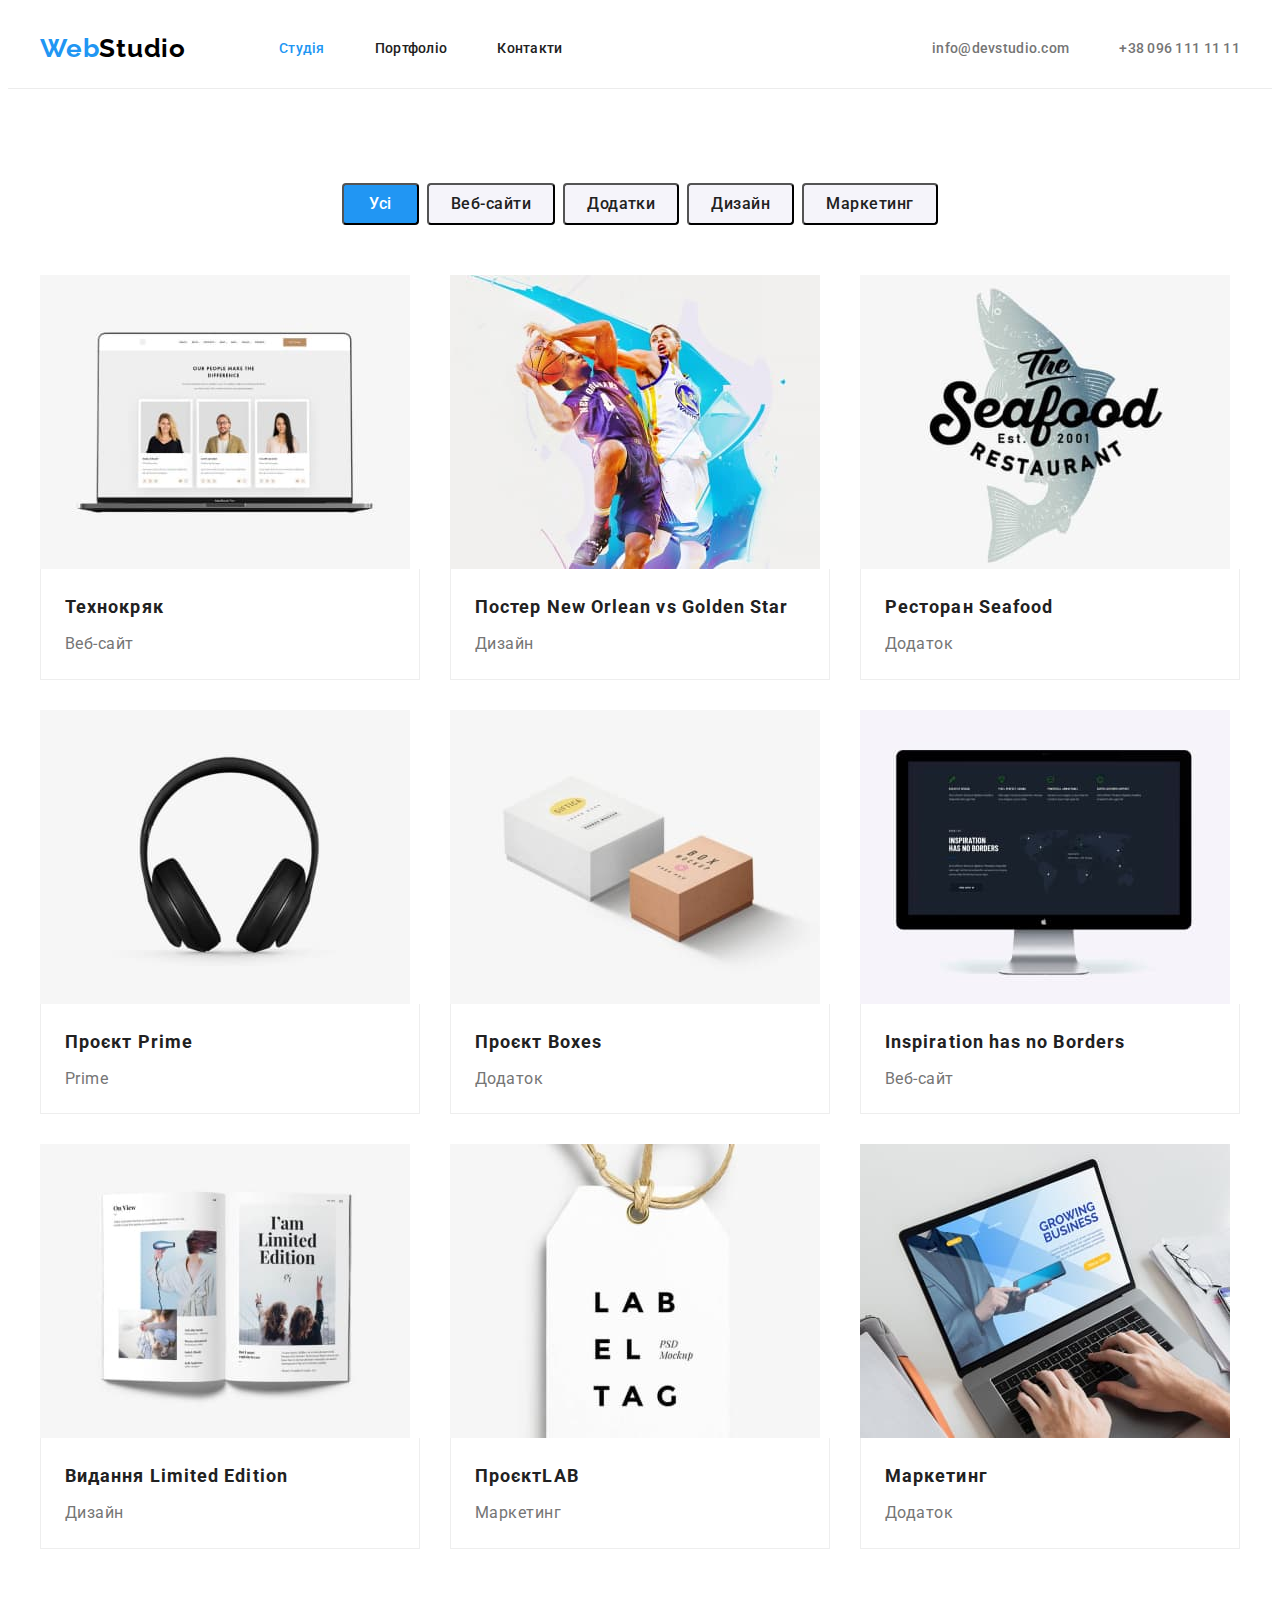
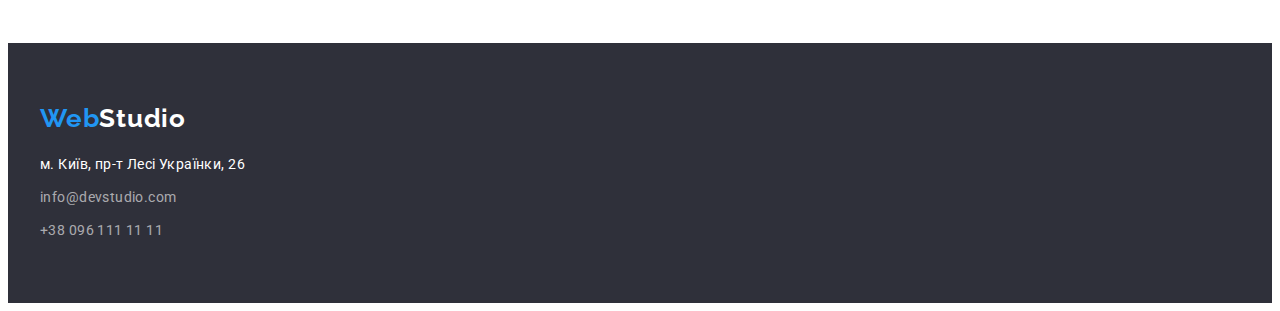
==== portfolio.html @ eddf158d "Initial commit" ====
<!DOCTYPE html>
<html lang="uk">
  <head>
    <meta charset="UTF-8" />
    <meta name="viewport" content="width=device-width, initial-scale=1.0" />
    <title>Document</title>
    <link
      href="https://fonts.googleapis.com/css2?family=Raleway:wght@700&family=Roboto:wght@400;500;700;900&display=swap"
      rel="stylesheet"
    />
    <link
      rel="stylesheet"
      href="https://cdnjs.cloudflare.com/ajax/libs/modern-normalize/2.0.0/modern-normalize.min.css"
      integrity="sha512-4xo8blKMVCiXpTaLzQSLSw3KFOVPWhm/TRtuPVc4WG6kUgjH6J03IBuG7JZPkcWMxJ5huwaBpOpnwYElP/m6wg=="
      crossorigin="anonymous"
      referrerpolicy="no-referrer"
    />
    <link rel="stylesheet" href="./css/style.css" />
  </head>
  <body>
    <!-- header -->

    <header class="header">
      <div class="container main-nav">
        <a href="" lang="en" class="logo"
          >Web<span class="studio">Studio</span>
        </a>
        <nav class="navigation">
          <ul class="list site-nav">
            <li class="item">
              <a href="./index.html" class="link current">Студія</a>
            </li>
            <li class="item">
              <a href="./portfolio.html" class="link">Портфоліо</a>
            </li>
            <li class="item">
              <a href="" class="link">Контакти</a>
            </li>
          </ul>
        </nav>

        <ul class="list contact">
          <li class="item">
            <a href="mailto:info@devstudio.com" class="link"
              >info@devstudio.com</a
            >
          </li>
          <li class="item">
            <a href="tel:+380961111111" class="link">+38 096 111 11 11</a>
          </li>
        </ul>
      </div>
    </header>

    <main>
      <section class="section portfolio">
        <div class="container">
          <ul class="list filter">
            <li class="item">
              <button type="button" class="nav-btn current">Усі</button>
            </li>
            <li class="item">
              <button type="button" class="nav-btn">Веб-сайти</button>
            </li>
            <li class="item">
              <button type="button" class="nav-btn">Додатки</button>
            </li>
            <li class="item">
              <button type="button" class="nav-btn">Дизайн</button>
            </li>
            <li class="item">
              <button type="button" class="nav-btn">Маркетинг</button>
            </li>
          </ul>

          <!-- прихований заголовок -->
          <h1 class="visually-hidden">Портфоліо</h1>
          <ul class="list card-set">
            <li class="item">
              <a href="" class="link">
                <img
                  class="card"
                  src="./images/port-1.jpg"
                  alt="сторінка сайту на мониторі"
                  width="370"
                />
                <div class="border-card">
                  <h2 class="section-title">Технокряк</h2>
                  <p class="text">Веб-сайт</p>
                </div>
              </a>
            </li>
            <li class="item">
              <a href="" class="link">
                <img
                  src="./images/port-2.jpg"
                  alt="постер з баскетболу"
                  width="370"
                />
                <div class="border-card">
                  <h2 class="section-title">
                    Постер <span lang="en">New Orlean vs Golden Star</span>
                  </h2>
                  <p class="text">Дизайн</p>
                </div>
              </a>
            </li>
            <li class="item">
              <a href="" class="link">
                <img
                  src="./images/port-3.jpg"
                  alt="логотип ресторану"
                  width="370"
                />
                <div class="border-card">
                  <h2 class="section-title">Ресторан Seafood</h2>
                  <p class="text">Додаток</p>
                </div>
              </a>
            </li>
            <li class="item">
              <a href="" class="link">
                <img src="./images/port-4.jpg" alt="навушники" width="370" />
                <div class="border-card">
                  <h2 class="section-title">
                    Проєкт <span lang="en">Prime</span>
                  </h2>
                  <p lang="en" class="text">Prime</p>
                </div>
              </a>
            </li>
            <li class="item">
              <a href="" class="link">
                <img src="./images/port-5.jpg" alt="коробки" width="370" />
                <div class="border-card">
                  <h2 class="section-title">
                    Проєкт <span lang="en">Boxes</span>
                  </h2>
                  <p class="text">Додаток</p>
                </div>
              </a>
            </li>
            <li class="item">
              <a href="" class="link">
                <img
                  src="./images/port-6.jpg"
                  alt="сайт на мониторі"
                  width="370"
                />
                <div class="border-card">
                  <h2 lang="en" class="section-title">
                    Inspiration has no Borders
                  </h2>
                  <p class="text">Веб-сайт</p>
                </div>
              </a>
            </li>
            <li class="item">
              <a href="" class="link">
                <img
                  src="./images/port-7.jpg"
                  alt="відкрита книга"
                  width="370"
                />
                <div class="border-card">
                  <h2 class="section-title">
                    Видання <span lang="en"> Limited Edition</span>
                  </h2>
                  <p class="text">Дизайн</p>
                </div>
              </a>
            </li>
            <li class="item">
              <a href="" class="link">
                <img
                  src="./images/port-8.jpg"
                  alt="логотип компаніі"
                  width="370"
                />
                <div class="border-card">
                  <h2 class="section-title">
                    Проєкт<span lang="en">LAB</span>
                  </h2>
                  <p class="text">Маркетинг</p>
                </div>
              </a>
            </li>
            <li class="item">
              <a href="" class="link">
                <img
                  src="./images/port-9.jpg"
                  alt="сайт на мониторі"
                  width="370"
                />
                <div class="border-card">
                  <h2 lang="en" class="section-title">Маркетинг</h2>
                  <p class="text">Додаток</p>
                </div>
              </a>
            </li>
          </ul>
        </div>
      </section>
    </main>

    <!-- footer -->

    <footer class="footer">
      <div class="container">
        <a href="" lang="en" class="logo"
          >Web<span class="studio">Studio</span></a
        >
        <address class="adress">
          м. Київ, пр-т Лесі Українки, 26
          <ul class="list">
            <li>
              <a href="mailto:info@devstudio.com" class="link"
                >info@devstudio.com</a
              >
            </li>
            <li class="tel">
              <a href="tel:+380961111111" class="link">+38 096 111 11 11</a>
            </li>
          </ul>
        </address>
      </div>
    </footer>
  </body>
</html>
---- css/style.css ----
/* цвет основного текста #212121 */
/* вторичный цвет текста #757575 */
/* акцент #2196F3 */
/* цвет фона #FFFFFF */
/* вторичный цвет фона #F5F4FA; */
/* цвет героя и футера #2F303A */
:root {
  --primary-text-color: #212121;
  --title-text-color: #757575;
  --accent-color: #2196f3;
  --primary-white-color: #ffffff;
  --primary-font: Roboto, sans-serif;
  --card-set-gap: 30px;
}

body {
  color: var(--title-text-color);
  font-family: var(--primary-font);
}

h1,
h2,
h3,
h4,
h5,
h6,
p,
ul {
  margin: 0;
  padding: 0;
}
img {
  display: block;
}

.container {
  width: 1200px;

  padding-left: 15px;
  padding-right: 15px;

  margin-left: auto;
  margin-right: auto;
}

/* header */

.logo {
  color: var(--accent-color);
}

.studio {
  color: #000;
}

.logo,
.studio {
  padding-top: 24px;
  padding-bottom: 25px;

  font-family: Raleway;
  font-size: 26px;
  font-weight: 700;
  line-height: normal;
  letter-spacing: 0.78px;
  text-decoration: none;
}

.list {
  list-style: none;
}

/* site-nav */

.main-nav,
.site-nav {
  display: flex;
  align-items: center;
}

.main-nav .link {
  display: block;
  padding-top: 32px;
  padding-bottom: 32px;
}
.header {
  border-bottom: 1px solid #ececec;
}

.navigation {
  margin-left: 93px;
}

.site-nav .item + .item {
  margin-left: 50px;
}

.site-nav .link,
.contact .link {
  color: var(--primary-text-color);
  font-size: 14px;
  font-weight: 500;
  line-height: normal;
  letter-spacing: 0.28px;
}

.site-nav .link:hover,
.site-nav .link:focus {
  color: var(--accent-color);
}

.site-nav .link.current {
  color: var(--accent-color);
}

.list .link {
  text-decoration: none;
}

/* contact */

.contact {
  display: flex;
  margin-left: auto;
}

.contact .link {
  color: var(--title-text-color);
}

.contact .link:hover,
.contact .link:focus {
  color: var(--accent-color);
}

.contact .item + .item {
  margin-left: 50px;
}

/* hero */

.hero {
  padding-top: 200px;
  padding-bottom: 200px;

  background: #2f303a;
}

.hero-title {
  width: 696px;
  height: 120px;
  margin-right: auto;
  margin-left: auto;
  margin-bottom: 30px;

  color: var(--primary-white-color);
  font-size: 44px;
  font-weight: 900;
  line-height: 1.36;
  letter-spacing: 2.64px;
  text-transform: uppercase;
  text-align: center;
}

.btn-hero {
  display: block;
  padding: 10px 32px;
  border: 1px solid transparent;
  border-radius: 4px;
  margin-right: auto;
  margin-left: auto;

  color: var(--primary-white-color);
  background-color: var(--accent-color);
  font-family: inherit;
  text-align: center;
  font-size: 16px;
  font-weight: 700;
  line-height: 1.88;
  letter-spacing: 0.96px;
  cursor: pointer;
}

/* sections */

.section {
  padding-top: 94px;
  padding-bottom: 94px;
}

.section-title {
  color: var(--primary-text-color);
}

.section-subtitle {
  color: var(--primary-text-color);
}

.project .section-title,
.team .section-title {
  text-align: center;
  font-size: 36px;
  line-height: normal;
  letter-spacing: 1.08px;
}

/* section features */

.features .list {
  display: flex;
}
.features .item {
  width: 270px;
}

.features .item:not(:last-child) {
  margin-right: 30px;
}

.features .section-subtitle {
  margin-bottom: 10px;

  font-size: 14px;
  line-height: normal;
  letter-spacing: 0.42px;
  text-transform: uppercase;
}

.features .text {
  font-size: 14px;
  line-height: 1.71;
  letter-spacing: 0.42px;
}

.visually-hidden {
  position: absolute;
  width: 1px;
  height: 1px;
  margin: -1px;
  border: 0;
  padding: 0;

  white-space: nowrap;
  clip-path: inset(100%);
  clip: rect(0 0 0 0);
  overflow: hidden;
}

/* section project */

.project {
  padding-top: 0px;
}

.project .list {
  display: flex;
}

.project .section-title {
  margin-bottom: 50px;
}

.project .item:not(:last-child) {
  margin-right: var(--card-set-gap);
}

/* section team */

.team .list {
  display: flex;
}

.team .section-title {
  margin-bottom: 50px;
}

.team .item:not(:last-child) {
  margin-right: var(--card-set-gap);
}

.team {
  padding-top: 94px;
  background-color: #f5f4fa;
}

.team .section-subtitle {
  font-size: 16px;
  font-weight: 500;
  line-height: normal;
  letter-spacing: 0.48px;

  margin-bottom: 10px;
}

.team .text {
  font-size: 16px;
  line-height: normal;
  letter-spacing: 0.48px;
}
.card-worker {
  padding-top: 30px;
  padding-bottom: 30px;
  text-align: center;
}

/* footer */

.footer {
  background-color: #2f303a;

  padding-top: 60px;
  padding-bottom: 60px;
}

.footer .studio {
  color: #fff;
}

.footer .logo,
.footer .studio {
  padding-top: 0px;
  padding-bottom: 0px;
}

.adress {
  color: var(--primary-white-color);
  font-style: normal;
  font-size: 14px;
  line-height: 1.71;
  letter-spacing: 0.42px;

  margin-top: 20px;
}
.adress .list {
  margin-top: 9px;
}

.adress .tel {
  margin-top: 9px;
}

.adress .link {
  color: rgba(255, 255, 255, 0.6);
}

.adress .link:hover,
.adress .link:focus {
  color: var(--primary-white-color);
}

/* portfolio */

/* filter */

.nav-btn {
  padding-top: 6px;
  padding-right: 22px;
  padding-bottom: 6px;
  padding-left: 22px;
  border-radius: 4px;

  color: var(--primary-text-color);
  font-family: inherit;
  background-color: #f5f4fa;
  text-align: center;
  font-size: 16px;
  font-weight: 500;
  line-height: 1.6;
  letter-spacing: 0.48px;
  cursor: pointer;
}

.nav-btn:hover,
.nav-btn:focus {
  color: var(--primary-white-color);
  background-color: var(--accent-color);
}

.nav-btn.current {
  padding-left: 25px;
  padding-right: 25px;

  color: var(--primary-white-color);
  background-color: var(--accent-color);
}

.filter > .item:not(:last-child) {
  margin-right: 8px;
}

/* section portfolio */

.portfolio .section-title {
  font-size: 18px;
  line-height: 2;
  letter-spacing: 1.08px;
}

.portfolio .text {
  color: var(--title-text-color);
  font-size: 16px;
  line-height: 1.87;
  letter-spacing: 0.48px;
}
/* set-card */

.filter {
  display: flex;
  justify-content: center;
  margin-bottom: 50px;
}

.card-set {
  display: flex;
  flex-wrap: wrap;
  margin-right: calc(-1 * var(--card-set-gap));
  margin-bottom: calc(-1 * var(--card-set-gap));
}

.card-set > .item {
  margin-right: var(--card-set-gap);
  margin-bottom: var(--card-set-gap);
  flex-basis: calc(100% / 3 - var(--card-set-gap));
}

.border-card {
  padding-top: 20px;
  padding-right: 24px;
  padding-bottom: 20px;
  padding-left: 24px;
  border: 1px solid #eeeeee;
  border-top: 0px;
}

.border-card .text {
  margin-top: 4px;
}
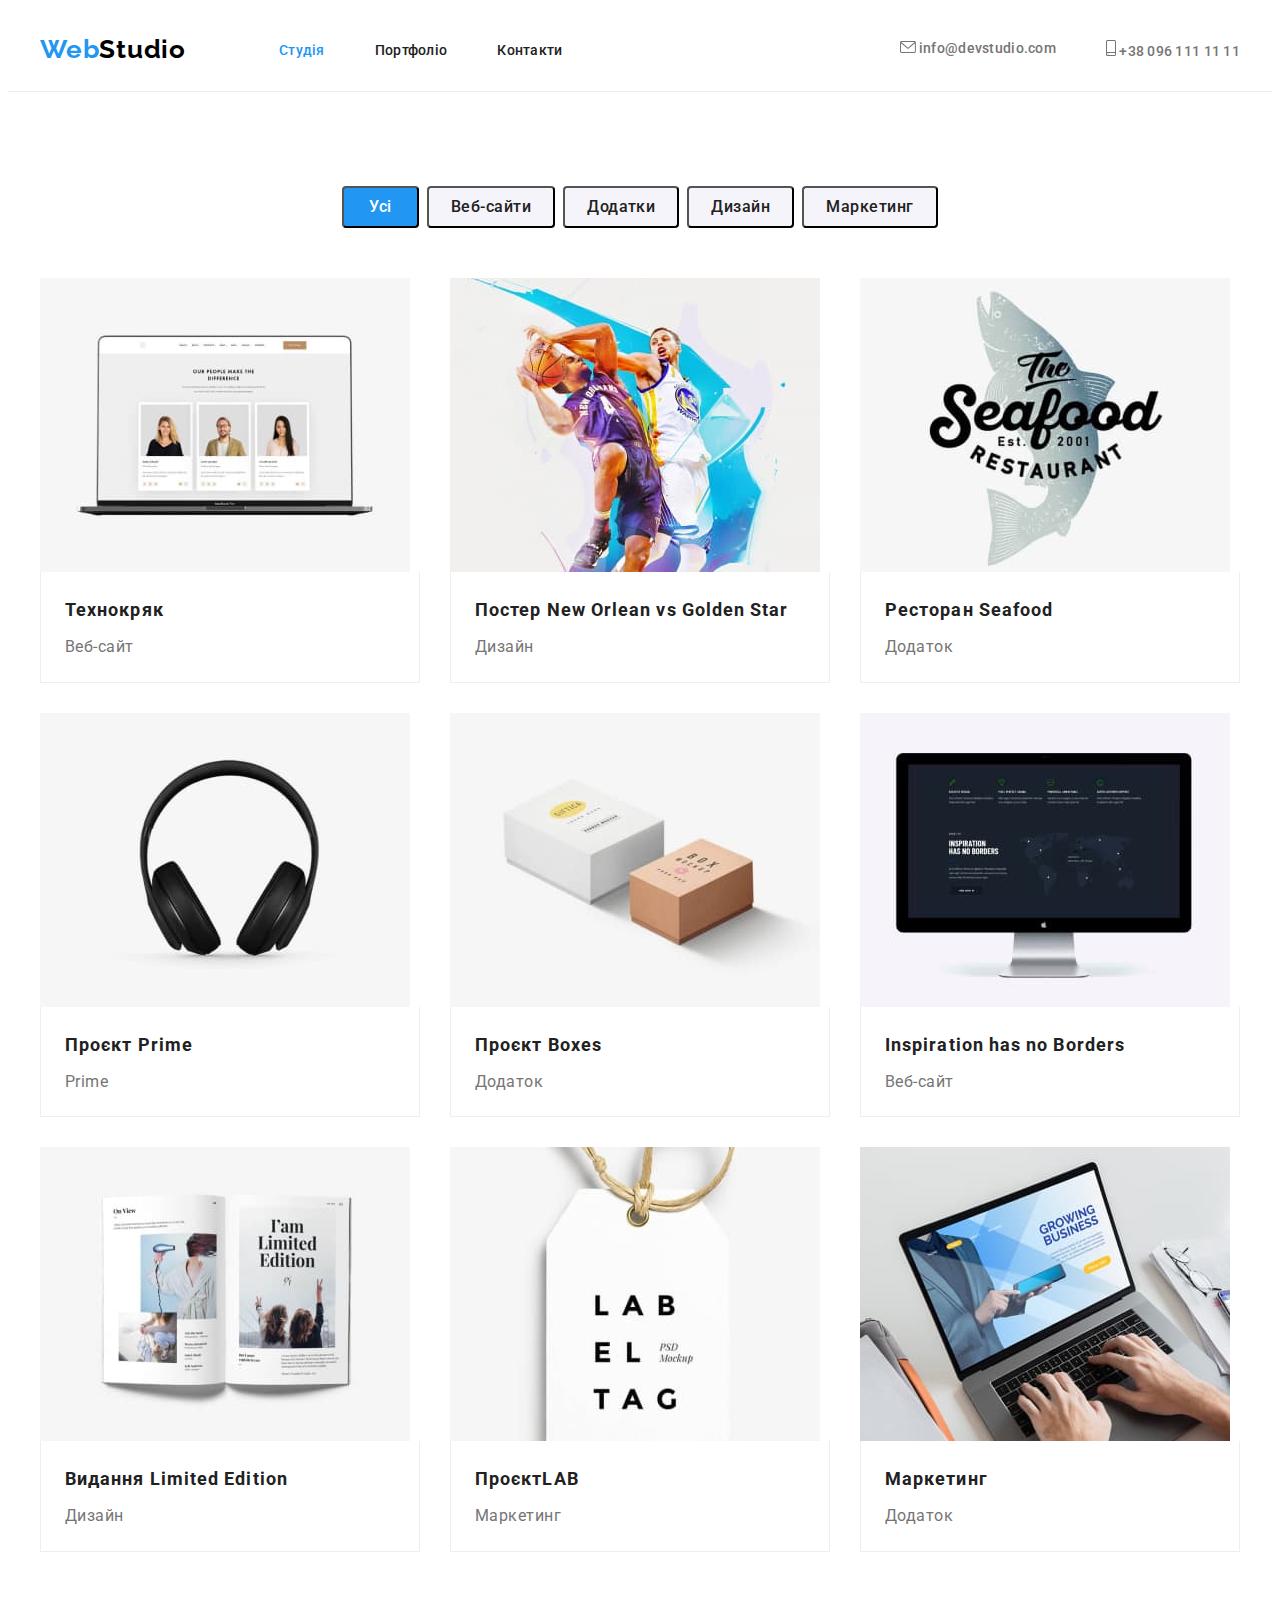
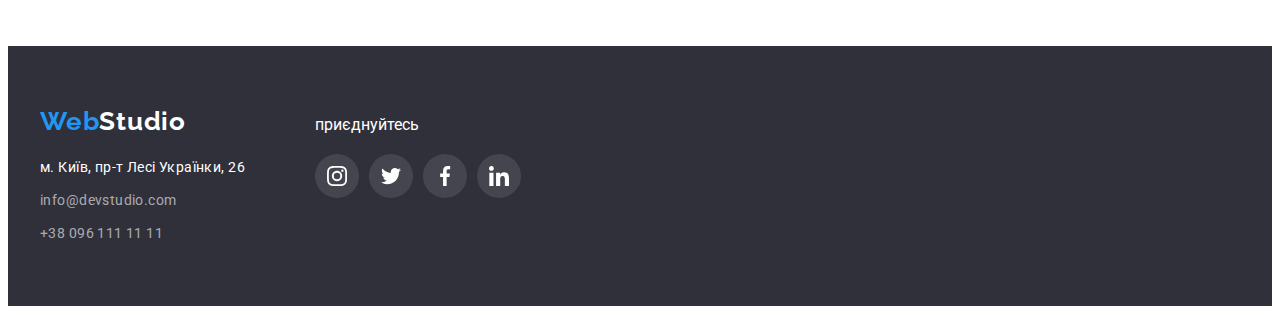
==== commit 2e159cce: "додає іконки та тіні" ====
--- a/portfolio.html
+++ b/portfolio.html
@@ -41,12 +41,20 @@
 
         <ul class="list contact">
           <li class="item">
-            <a href="mailto:info@devstudio.com" class="link"
-              >info@devstudio.com</a
+            <a href="mailto:info@devstudio.com" class="link">
+              <svg class="contact-icon" width="16" height="12">
+                <use href="./images/sprite.svg#icon-envelope"></use>
+              </svg>
+              info@devstudio.com</a
             >
           </li>
           <li class="item">
-            <a href="tel:+380961111111" class="link">+38 096 111 11 11</a>
+            <a href="tel:+380961111111" class="link">
+              <svg class="contact-icon" width="10" height="16">
+                <use href="./images/sprite.svg#icon-smartphone"></use>
+              </svg>
+              +38 096 111 11 11</a
+            >
           </li>
         </ul>
       </div>
@@ -207,22 +215,78 @@
 
     <footer class="footer">
       <div class="container">
-        <a href="" lang="en" class="logo"
-          >Web<span class="studio">Studio</span></a
-        >
-        <address class="adress">
-          м. Київ, пр-т Лесі Українки, 26
-          <ul class="list">
-            <li>
-              <a href="mailto:info@devstudio.com" class="link"
-                >info@devstudio.com</a
-              >
-            </li>
-            <li class="tel">
-              <a href="tel:+380961111111" class="link">+38 096 111 11 11</a>
-            </li>
-          </ul>
-        </address>
+        <div class="adress-contact">
+          <a href="" lang="en" class="logo"
+            >Web<span class="studio">Studio</span></a
+          >
+          <address class="adress">
+            м. Київ, пр-т Лесі Українки, 26
+            <ul class="list">
+              <li>
+                <a href="mailto:info@devstudio.com" class="link"
+                  >info@devstudio.com</a
+                >
+              </li>
+              <li class="tel">
+                <a href="tel:+380961111111" class="link">+38 096 111 11 11</a>
+              </li>
+            </ul>
+          </address>
+        </div>
+
+        <div>
+          <p class="text">приєднуйтесь</p>
+          <ul class="social-list">
+            <li class="social-item">
+              <a
+                class="social-link"
+                href=""
+                target="_blank"
+                rel="noopener no-referrer"
+                aria-label="instagram"
+                ><svg class="social-icon" width="20" height="20">
+                  <use href="./images/sprite.svg#icon-instagram"></use>
+                </svg>
+              </a>
+            </li>
+            <li class="social-item">
+              <a
+                class="social-link"
+                href=""
+                target="_blank"
+                rel="noopener no-referrer"
+                aria-label="twitter"
+                ><svg class="social-icon" width="20" height="20">
+                  <use href="./images/sprite.svg#icon-twitter"></use>
+                </svg>
+              </a>
+            </li>
+            <li class="social-item">
+              <a
+                class="social-link"
+                href=""
+                target="_blank"
+                rel="noopener no-referrer"
+                aria-label="facebook"
+                ><svg class="social-icon" width="20" height="20">
+                  <use href="./images/sprite.svg#icon-facebook"></use>
+                </svg>
+              </a>
+            </li>
+            <li class="social-item">
+              <a
+                class="social-link"
+                href=""
+                target="_blank"
+                rel="noopener no-referrer"
+                aria-label="linkedin"
+                ><svg class="social-icon" width="20" height="20">
+                  <use href="./images/sprite.svg#icon-linkedin"></use>
+                </svg>
+              </a>
+            </li>
+          </ul>
+        </div>
       </div>
     </footer>
   </body>
--- a/css/style.css
+++ b/css/style.css
@@ -136,14 +136,26 @@
 .contact .item + .item {
   margin-left: 50px;
 }
-
+.contact-icon {
+  fill: currentColor;
+}
 /* hero */
 
 .hero {
   padding-top: 200px;
   padding-bottom: 200px;
 
-  background: #2f303a;
+  background: #c4c4c4;
+  background-image: linear-gradient(
+      to right,
+      rgba(47, 48, 58, 0.4),
+      rgba(47, 48, 58, 0.4)
+    ),
+    url(../images/hero.jpg);
+  height: 600px;
+  max-width: 1600px;
+  margin-right: auto;
+  margin-left: auto;
 }
 
 .hero-title {
@@ -197,11 +209,13 @@
 }
 
 .project .section-title,
-.team .section-title {
+.team .section-title,
+.clients .section-title {
   text-align: center;
   font-size: 36px;
   line-height: normal;
   letter-spacing: 1.08px;
+  margin-bottom: 50px;
 }
 
 /* section features */
@@ -245,6 +259,13 @@
   clip: rect(0 0 0 0);
   overflow: hidden;
 }
+.features-icons {
+  background-color: #f5f4fa;
+
+  padding: 25px 100px;
+  margin-bottom: 30px;
+  border-radius: 4px;
+}
 
 /* section project */
 
@@ -255,11 +276,6 @@
 .project .list {
   display: flex;
 }
-
-.project .section-title {
-  margin-bottom: 50px;
-}
-
 .project .item:not(:last-child) {
   margin-right: var(--card-set-gap);
 }
@@ -270,14 +286,13 @@
   display: flex;
 }
 
-.team .section-title {
-  margin-bottom: 50px;
-}
-
 .team .item:not(:last-child) {
   margin-right: var(--card-set-gap);
 }
-
+.team .item {
+  box-shadow: 0px 2px 1px 0px rgba(0, 0, 0, 0.2),
+    0px 1px 1px 0px rgba(0, 0, 0, 0.14), 0px 1px 3px 0px rgba(0, 0, 0, 0.12);
+}
 .team {
   padding-top: 94px;
   background-color: #f5f4fa;
@@ -296,11 +311,66 @@
   font-size: 16px;
   line-height: normal;
   letter-spacing: 0.48px;
+  margin-bottom: 16px;
 }
 .card-worker {
   padding-top: 30px;
   padding-bottom: 30px;
   text-align: center;
+}
+
+/* social icons  */
+
+.social-list {
+  display: flex;
+  list-style: none;
+  justify-content: center;
+  align-items: center;
+  gap: 10px;
+}
+.social-link {
+  display: flex;
+  justify-content: center;
+  align-items: center;
+  width: 44px;
+  height: 44px;
+  background-color: #ffffff;
+  border-radius: 50%;
+}
+
+.social-icon {
+  fill: #afb1b8;
+}
+
+/* clients */
+.clients .list {
+  display: flex;
+}
+.client-item {
+  display: flex;
+  justify-content: center;
+  align-items: center;
+  width: 170px;
+  height: 92px;
+  border: 1px solid #afb1b8;
+  border-radius: 4px;
+  cursor: pointer;
+}
+.client-item:not(:last-child) {
+  margin-right: 20px;
+}
+
+.client-icon {
+  fill: #afb1b8;
+}
+.client-item:hover,
+.client-item:focus {
+  border-color: var(--accent-color);
+}
+
+.client-item:hover .client-icon,
+.client-item:focus .client-icon {
+  fill: var(--accent-color);
 }
 
 /* footer */
@@ -347,7 +417,47 @@
 .adress .link:focus {
   color: var(--primary-white-color);
 }
-
+.footer .text {
+  color: rgba(255, 255, 255, 1);
+  margin-bottom: 20px;
+}
+
+/* icons footer */
+
+.footer .social-link {
+  background-color: rgba(255, 255, 255, 0.1);
+}
+
+.footer .social-icon {
+  fill: rgba(255, 255, 255, 1);
+}
+
+.social-link:hover,
+.social-link:focus {
+  background-color: var(--accent-color);
+}
+
+.social-link:hover .social-icon,
+.social-link:focus .social-icon {
+  fill: #ffffff;
+}
+
+.footer > .container {
+  display: flex;
+  align-items: baseline;
+}
+
+.adress-contact {
+  margin-right: 70px;
+}
+
+.footer-icons .text {
+  font-weight: 700;
+  font-size: 14px;
+  line-height: 1.14px;
+  letter-spacing: 0.03em;
+  text-align: left;
+}
 /* portfolio */
 
 /* filter */
@@ -374,6 +484,8 @@
 .nav-btn:focus {
   color: var(--primary-white-color);
   background-color: var(--accent-color);
+  box-shadow: 0px 2px 2px 0px rgba(0, 0, 0, 0.12),
+    0px 1px 2px 0px rgba(0, 0, 0, 0.08), 0px 3px 1px 0px rgba(0, 0, 0, 0.1);
 }
 
 .nav-btn.current {
@@ -422,7 +534,11 @@
   margin-bottom: var(--card-set-gap);
   flex-basis: calc(100% / 3 - var(--card-set-gap));
 }
-
+.card-set > .item:hover,
+.card-set > .item:focus {
+  box-shadow: 1px 4px 6px 0px rgba(0, 0, 0, 0.16),
+    0px 4px 4px 0px rgba(0, 0, 0, 0.06), 0px 1px 1px 0px rgba(0, 0, 0, 0.12);
+}
 .border-card {
   padding-top: 20px;
   padding-right: 24px;
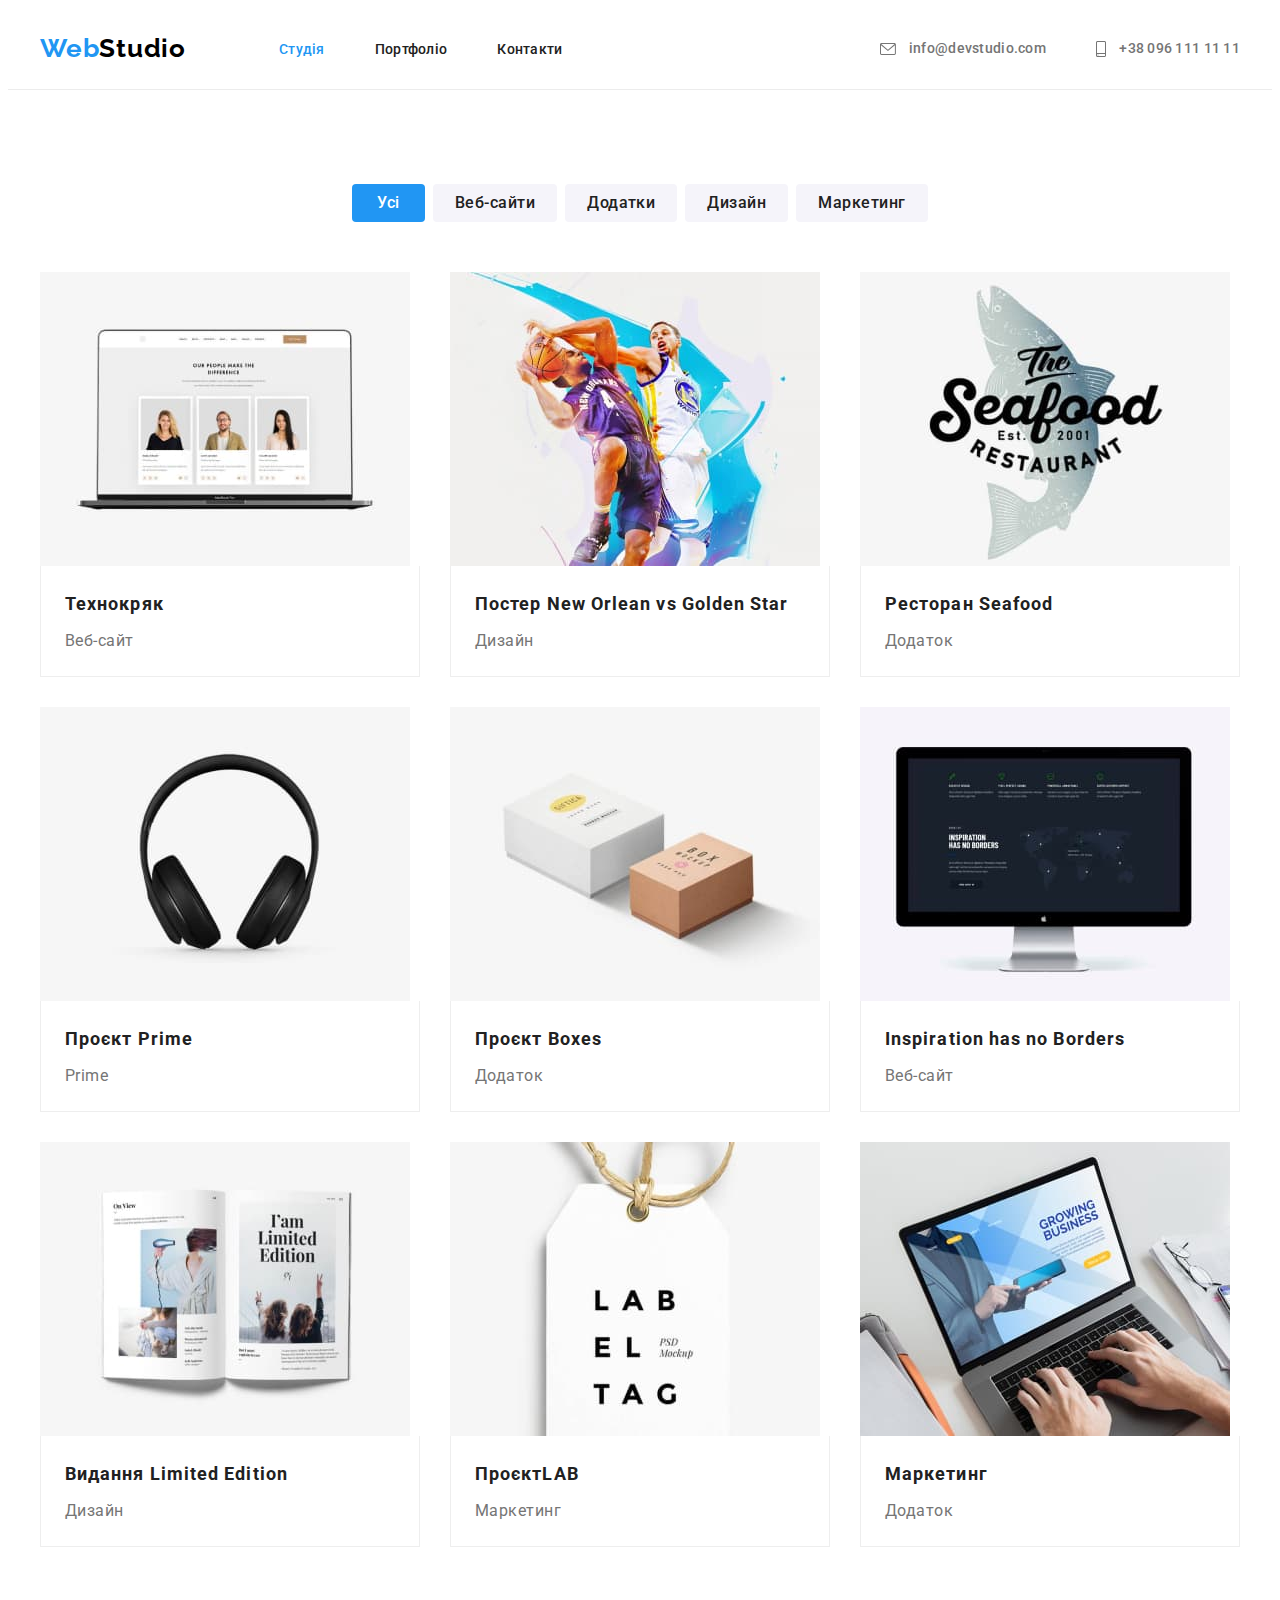
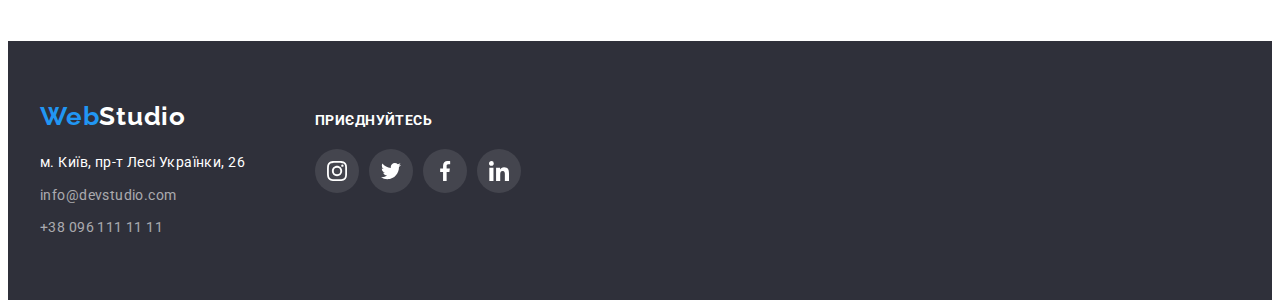
==== commit 4cb747cd: "додає іконки та тіні" ====
--- a/portfolio.html
+++ b/portfolio.html
@@ -85,9 +85,8 @@
           <h1 class="visually-hidden">Портфоліо</h1>
           <ul class="list card-set">
             <li class="item">
-              <a href="" class="link">
-                <img
-                  class="card"
+              <a class="link" href="">
+                <img
                   src="./images/port-1.jpg"
                   alt="сторінка сайту на мониторі"
                   width="370"
@@ -99,7 +98,7 @@
               </a>
             </li>
             <li class="item">
-              <a href="" class="link">
+              <a class="link" href="">
                 <img
                   src="./images/port-2.jpg"
                   alt="постер з баскетболу"
@@ -114,7 +113,7 @@
               </a>
             </li>
             <li class="item">
-              <a href="" class="link">
+              <a class="link" href="">
                 <img
                   src="./images/port-3.jpg"
                   alt="логотип ресторану"
@@ -127,7 +126,7 @@
               </a>
             </li>
             <li class="item">
-              <a href="" class="link">
+              <a class="link" href="">
                 <img src="./images/port-4.jpg" alt="навушники" width="370" />
                 <div class="border-card">
                   <h2 class="section-title">
@@ -138,7 +137,7 @@
               </a>
             </li>
             <li class="item">
-              <a href="" class="link">
+              <a class="link" href="">
                 <img src="./images/port-5.jpg" alt="коробки" width="370" />
                 <div class="border-card">
                   <h2 class="section-title">
@@ -149,7 +148,7 @@
               </a>
             </li>
             <li class="item">
-              <a href="" class="link">
+              <a class="link" href="">
                 <img
                   src="./images/port-6.jpg"
                   alt="сайт на мониторі"
@@ -164,7 +163,7 @@
               </a>
             </li>
             <li class="item">
-              <a href="" class="link">
+              <a class="link" href="">
                 <img
                   src="./images/port-7.jpg"
                   alt="відкрита книга"
@@ -179,7 +178,7 @@
               </a>
             </li>
             <li class="item">
-              <a href="" class="link">
+              <a class="link" href="">
                 <img
                   src="./images/port-8.jpg"
                   alt="логотип компаніі"
@@ -194,7 +193,7 @@
               </a>
             </li>
             <li class="item">
-              <a href="" class="link">
+              <a class="link" href="">
                 <img
                   src="./images/port-9.jpg"
                   alt="сайт на мониторі"
--- a/css/style.css
+++ b/css/style.css
@@ -138,6 +138,8 @@
 }
 .contact-icon {
   fill: currentColor;
+  margin-right: 10px;
+  vertical-align: middle;
 }
 /* hero */
 
@@ -260,9 +262,12 @@
   overflow: hidden;
 }
 .features-icons {
+  display: flex;
+  justify-content: center;
+  align-items: center;
   background-color: #f5f4fa;
 
-  padding: 25px 100px;
+  height: 120px;
   margin-bottom: 30px;
   border-radius: 4px;
 }
@@ -290,6 +295,7 @@
   margin-right: var(--card-set-gap);
 }
 .team .item {
+  background-color: var(--primary-white-color);
   box-shadow: 0px 2px 1px 0px rgba(0, 0, 0, 0.2),
     0px 1px 1px 0px rgba(0, 0, 0, 0.14), 0px 1px 3px 0px rgba(0, 0, 0, 0.12);
 }
@@ -345,8 +351,12 @@
 /* clients */
 .clients .list {
   display: flex;
-}
-.client-item {
+  justify-content: center;
+  align-items: center;
+}
+/* .clients-item {
+} */
+.client-link {
   display: flex;
   justify-content: center;
   align-items: center;
@@ -354,22 +364,23 @@
   height: 92px;
   border: 1px solid #afb1b8;
   border-radius: 4px;
-  cursor: pointer;
-}
+}
+
 .client-item:not(:last-child) {
-  margin-right: 20px;
+  margin-right: 30px;
 }
 
 .client-icon {
   fill: #afb1b8;
 }
-.client-item:hover,
-.client-item:focus {
+
+.client-link:hover,
+.client-link:focus {
   border-color: var(--accent-color);
 }
 
-.client-item:hover .client-icon,
-.client-item:focus .client-icon {
+.client-link:hover .client-icon,
+.client-link:focus .client-icon {
   fill: var(--accent-color);
 }
 
@@ -418,8 +429,14 @@
   color: var(--primary-white-color);
 }
 .footer .text {
+  margin-bottom: 20px;
   color: rgba(255, 255, 255, 1);
-  margin-bottom: 20px;
+  font-size: 14px;
+  font-style: normal;
+  font-weight: 700;
+  line-height: 1.14;
+  letter-spacing: 0.42px;
+  text-transform: uppercase;
 }
 
 /* icons footer */
@@ -451,13 +468,6 @@
   margin-right: 70px;
 }
 
-.footer-icons .text {
-  font-weight: 700;
-  font-size: 14px;
-  line-height: 1.14px;
-  letter-spacing: 0.03em;
-  text-align: left;
-}
 /* portfolio */
 
 /* filter */
@@ -468,6 +478,7 @@
   padding-bottom: 6px;
   padding-left: 22px;
   border-radius: 4px;
+  border: 0;
 
   color: var(--primary-text-color);
   font-family: inherit;
@@ -534,11 +545,7 @@
   margin-bottom: var(--card-set-gap);
   flex-basis: calc(100% / 3 - var(--card-set-gap));
 }
-.card-set > .item:hover,
-.card-set > .item:focus {
-  box-shadow: 1px 4px 6px 0px rgba(0, 0, 0, 0.16),
-    0px 4px 4px 0px rgba(0, 0, 0, 0.06), 0px 1px 1px 0px rgba(0, 0, 0, 0.12);
-}
+
 .border-card {
   padding-top: 20px;
   padding-right: 24px;
@@ -551,3 +558,12 @@
 .border-card .text {
   margin-top: 4px;
 }
+
+.card-set .link {
+  display: block;
+}
+
+.card-set .link:hover {
+  box-shadow: 1px 4px 6px 0px rgba(0, 0, 0, 0.16),
+    0px 4px 4px 0px rgba(0, 0, 0, 0.06), 0px 1px 1px 0px rgba(0, 0, 0, 0.12);
+}
